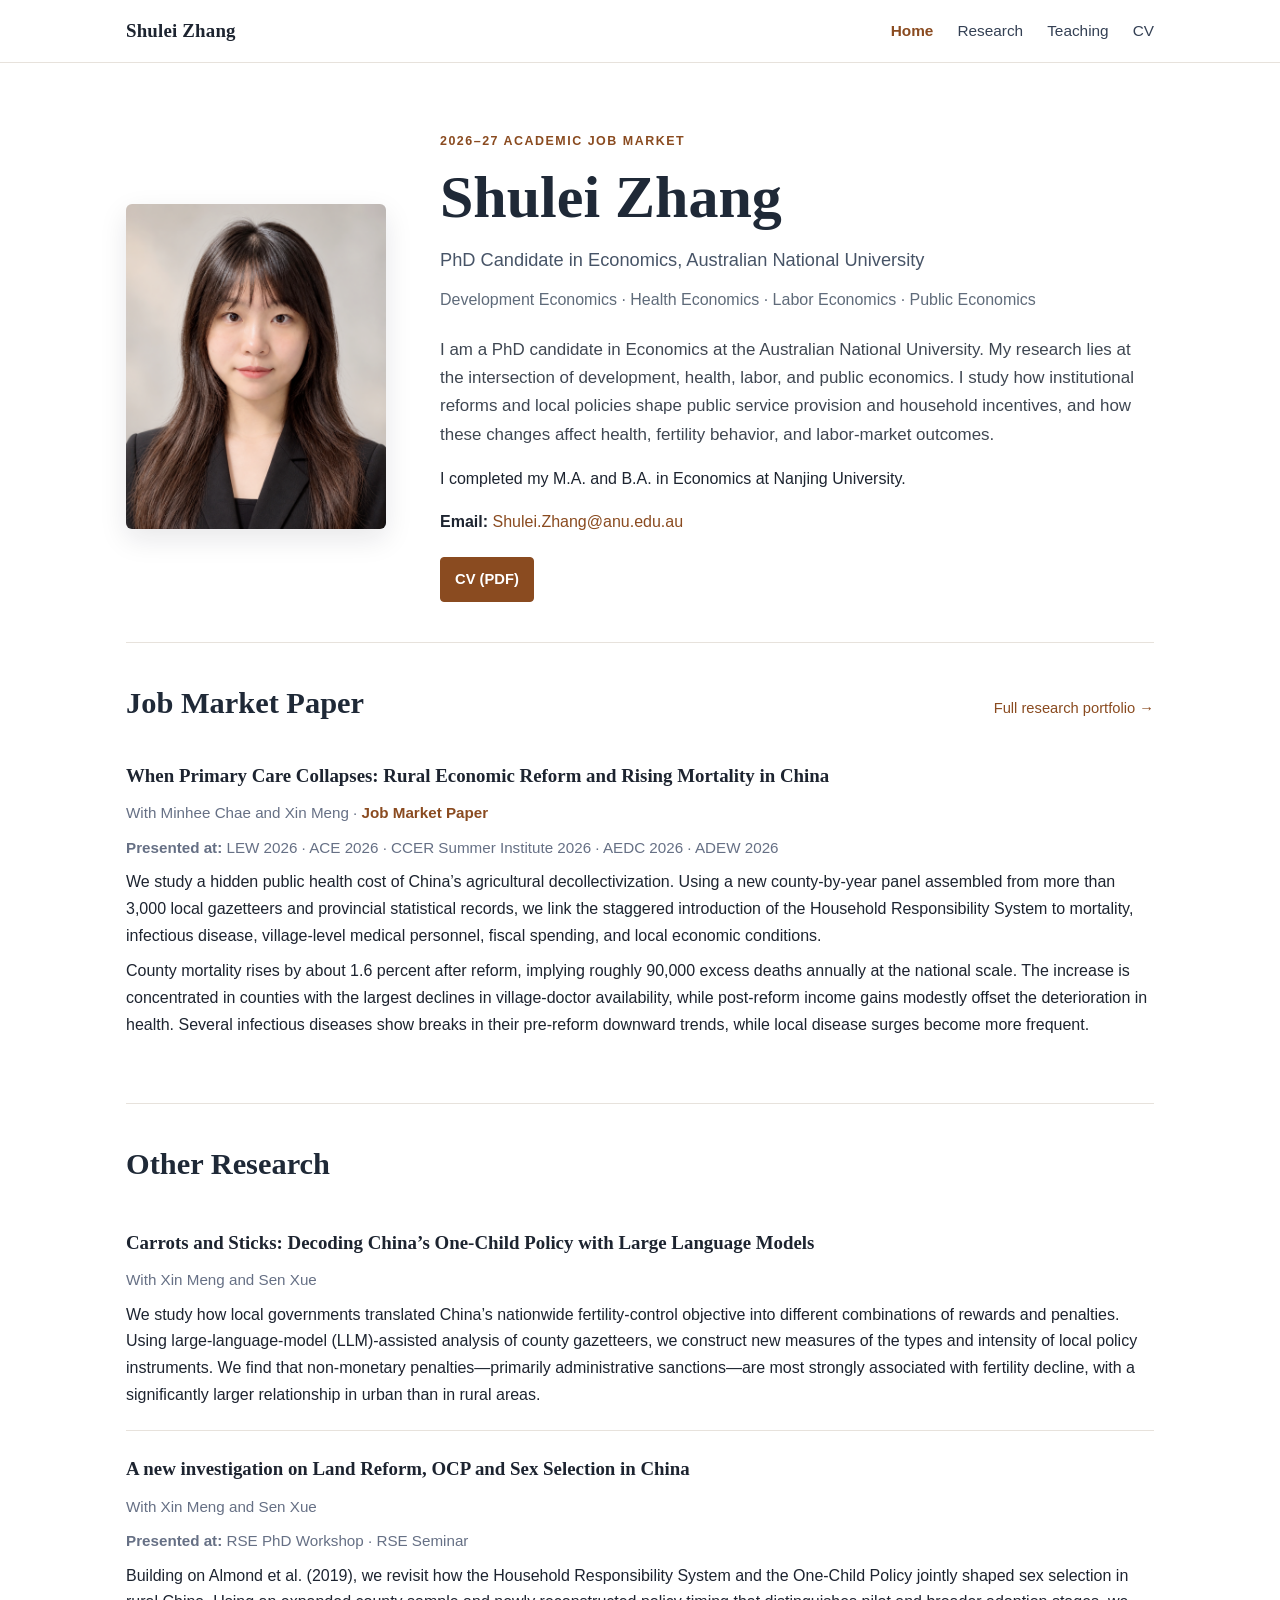
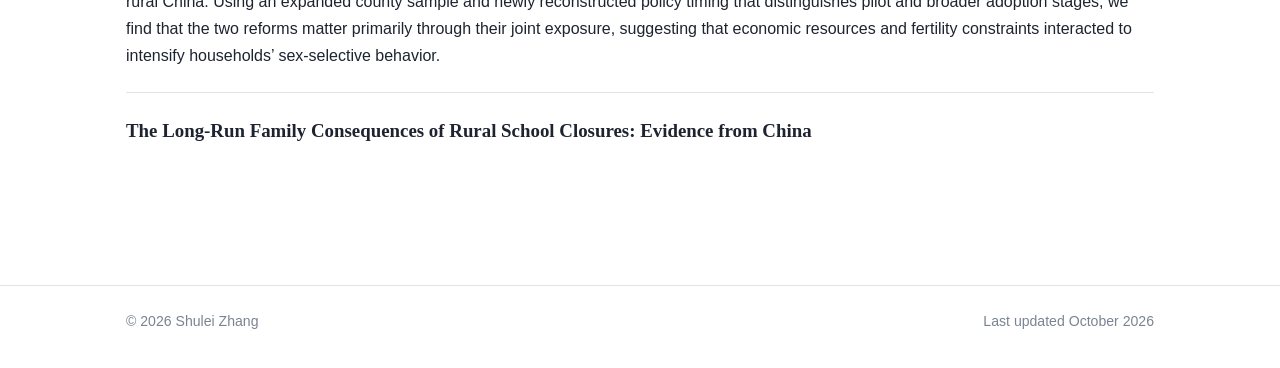
==== index.html @ f8a5b464 "Add files via upload" ====
<!doctype html>
<html lang="en">
<head>
  <meta charset="utf-8">
  <meta name="viewport" content="width=device-width, initial-scale=1">
  <meta name="robots" content="noindex, nofollow">
  <meta name="description" content="Shulei Zhang — PhD Candidate in Economics at the Australian National University. Research in development, health, labor, and public economics.">
  <title>Shulei Zhang | Economics</title>
  <link rel="stylesheet" href="style.css">
</head>
<body>
<header class="site-header">
  <div class="nav-wrap">
    <a class="brand" href="index.html">Shulei Zhang</a>
    <nav aria-label="Primary">
      <a class="active" href="index.html">Home</a>
      <a href="research.html">Research</a>
      <a href="teaching.html">Teaching</a>
      <a href="cv.html">CV</a>
    </nav>
  </div>
</header>

<main class="container">
  <section class="hero">
    <img class="portrait" src="assets/profile.png" alt="Portrait of Shulei Zhang">
    <div>
      <div class="eyebrow">2026–27 Academic Job Market</div>
      <h1>Shulei Zhang</h1>
      <p class="subtitle">PhD Candidate in Economics, Australian National University</p>
      <p class="fields">Development Economics · Health Economics · Labor Economics · Public Economics</p>
      <p class="lead">I am a PhD candidate in Economics at the Australian National University. My research lies at the intersection of development, health, labor, and public economics. I study how institutional reforms and local policies shape public service provision and household incentives, and how these changes affect health, fertility behavior, and labor-market outcomes.</p>
      <p>I completed my M.A. and B.A. in Economics at Nanjing University.</p>
      <p><strong>Email:</strong> <a href="mailto:Shulei.Zhang@anu.edu.au">Shulei.Zhang@anu.edu.au</a></p>
      <div class="actions">
        <a class="btn primary" href="assets/Shulei_Zhang_CV.pdf">CV (PDF)</a>
      </div>
    </div>
  </section>

  <section class="section">
    <div class="section-head">
      <h2>Job Market Paper</h2>
      <a href="research.html">Full research portfolio →</a>
    </div>
    <article class="paper">
      <div class="paper-title">When Primary Care Collapses: Rural Economic Reform and Rising Mortality in China</div>
      <p class="paper-meta">With Minhee Chae and Xin Meng · <span class="paper-status">Job Market Paper</span></p>
      <p class="paper-meta"><strong>Presented at:</strong> LEW 2026 · ACE 2026 · CCER Summer Institute 2026 · AEDC 2026 · ADEW 2026</p>
      <p>We study a hidden public health cost of China’s agricultural decollectivization. Using a new county-by-year panel assembled from more than 3,000 local gazetteers and provincial statistical records, we link the staggered introduction of the Household Responsibility System to mortality, infectious disease, village-level medical personnel, fiscal spending, and local economic conditions.</p>
      <p>County mortality rises by about 1.6 percent after reform, implying roughly 90,000 excess deaths annually at the national scale. The increase is concentrated in counties with the largest declines in village-doctor availability, while post-reform income gains modestly offset the deterioration in health. Several infectious diseases show breaks in their pre-reform downward trends, while local disease surges become more frequent.</p>
    </article>
  </section>

  <section class="section">
    <h2>Other Research</h2>
    <article class="paper">
      <div class="paper-title">Carrots and Sticks: Decoding China’s One-Child Policy with Large Language Models</div>
      <p class="paper-meta">With Xin Meng and Sen Xue</p>
      <p>We study how local governments translated China’s nationwide fertility-control objective into different combinations of rewards and penalties. Using large-language-model (LLM)-assisted analysis of county gazetteers, we construct new measures of the types and intensity of local policy instruments. We find that non-monetary penalties—primarily administrative sanctions—are most strongly associated with fertility decline, with a significantly larger relationship in urban than in rural areas.</p>
    </article>
    <article class="paper">
      <div class="paper-title">A new investigation on Land Reform, OCP and Sex Selection in China</div>
      <p class="paper-meta">With Xin Meng and Sen Xue</p>
      <p class="paper-meta"><strong>Presented at:</strong> RSE PhD Workshop · RSE Seminar</p>
      <p>Building on Almond et al. (2019), we revisit how the Household Responsibility System and the One-Child Policy jointly shaped sex selection in rural China. Using an expanded county sample and newly reconstructed policy timing that distinguishes pilot and broader adoption stages, we find that the two reforms matter primarily through their joint exposure, suggesting that economic resources and fertility constraints interacted to intensify households’ sex-selective behavior.</p>
    </article>
    <article class="paper">
      <div class="paper-title">The Long-Run Family Consequences of Rural School Closures: Evidence from China</div>
    </article>
  </section>

</main>

<footer class="site-footer">
  <div class="footer-wrap"><span>© 2026 Shulei Zhang</span><span>Last updated October 2026</span></div>
</footer>
</body>
</html>
---- style.css ----
:root {
  --ink: #1d2430;
  --muted: #667085;
  --accent: #8a4b20;
  --accent-dark: #693717;
  --paper: #ffffff;
  --soft: #f7f5f2;
  --line: #e7e2dc;
  --max: 1080px;
}

* { box-sizing: border-box; }
html { scroll-behavior: smooth; }
body {
  margin: 0;
  font-family: -apple-system, BlinkMacSystemFont, "Segoe UI", Roboto, Helvetica, Arial, "Noto Sans", sans-serif;
  color: var(--ink);
  background: var(--paper);
  line-height: 1.67;
  font-size: 16px;
  -webkit-font-smoothing: antialiased;
}

a { color: var(--accent); text-decoration: none; }
a:hover, a:focus { color: var(--accent-dark); text-decoration: underline; }

.site-header {
  border-bottom: 1px solid var(--line);
  background: rgba(255,255,255,.97);
  position: sticky;
  top: 0;
  z-index: 20;
}
.nav-wrap {
  max-width: var(--max);
  margin: 0 auto;
  padding: 15px 26px;
  display: flex;
  align-items: center;
  justify-content: space-between;
  gap: 24px;
}
.brand {
  color: var(--ink);
  font-family: Georgia, "Times New Roman", serif;
  font-weight: 700;
  font-size: 1.18rem;
  letter-spacing: .01em;
}
.brand:hover { color: var(--ink); text-decoration: none; }
nav { display: flex; gap: 24px; flex-wrap: wrap; }
nav a { color: #344054; font-size: .96rem; }
nav a.active { color: var(--accent); font-weight: 650; }

.container { max-width: var(--max); margin: 0 auto; padding: 56px 26px 70px; }
.hero {
  display: grid;
  grid-template-columns: 260px minmax(0, 1fr);
  gap: 54px;
  align-items: center;
  padding-top: 12px;
  padding-bottom: 40px;
}
.portrait {
  width: 100%;
  aspect-ratio: 4/5;
  object-fit: cover;
  object-position: center 18%;
  border-radius: 6px;
  box-shadow: 0 10px 28px rgba(16,24,40,.10);
}
.eyebrow {
  color: var(--accent);
  text-transform: uppercase;
  letter-spacing: .12em;
  font-size: .78rem;
  font-weight: 750;
  margin-bottom: 10px;
}
h1, h2, h3 {
  font-family: Georgia, "Times New Roman", serif;
  color: #1f2937;
  line-height: 1.22;
}
h1 { font-size: clamp(2.25rem, 5vw, 3.75rem); margin: 0 0 10px; font-weight: 600; }
h2 { font-size: 1.9rem; margin: 0 0 22px; font-weight: 600; }
h3 { font-size: 1.22rem; margin: 0 0 6px; font-weight: 650; }
.subtitle { font-size: 1.14rem; color: #475467; margin: 0 0 12px; }
.fields { color: #5f6b7a; margin: 0 0 22px; }
.lead { font-size: 1.06rem; color: #3f4752; max-width: 720px; }

.actions { display: flex; gap: 10px; flex-wrap: wrap; margin-top: 22px; }
.btn {
  display: inline-block;
  padding: 9px 14px;
  border: 1px solid var(--accent);
  border-radius: 4px;
  font-size: .92rem;
  font-weight: 650;
  transition: all .16s ease;
}
.btn.primary { background: var(--accent); color: #fff; }
.btn.primary:hover { background: var(--accent-dark); border-color: var(--accent-dark); text-decoration: none; }
.btn.secondary { background: #fff; color: var(--accent); }
.btn.secondary:hover { background: #faf7f4; text-decoration: none; }

.section { border-top: 1px solid var(--line); padding: 42px 0; }
.section:first-of-type { border-top: none; }
.section-head { display: flex; align-items: baseline; justify-content: space-between; gap: 20px; margin-bottom: 16px; }
.section-head h2 { margin-bottom: 0; }
.section-head a { font-size: .92rem; white-space: nowrap; }

.paper { padding: 22px 0; border-bottom: 1px solid var(--line); }
.paper:last-child { border-bottom: 0; }
.paper-title { font-family: Georgia, "Times New Roman", serif; font-size: 1.18rem; font-weight: 700; margin: 0 0 5px; }
.paper-meta { color: #667085; margin: 0 0 10px; font-size: .95rem; }
.paper-status { color: var(--accent); font-weight: 700; }
.paper p { margin: 9px 0 0; }

.two-col { display: grid; grid-template-columns: 1fr 1fr; gap: 40px; }
.info-list { list-style: none; padding: 0; margin: 0; }
.info-list li { padding: 8px 0; border-bottom: 1px solid var(--line); }
.info-list li:last-child { border-bottom: 0; }

.page-title { padding-bottom: 22px; border-bottom: 1px solid var(--line); margin-bottom: 26px; }
.page-title h1 { font-size: 2.7rem; }
.page-title p { max-width: 760px; color: #667085; }

.teaching-group { margin: 32px 0 0; }
.teaching-row {
  display: grid;
  grid-template-columns: minmax(0,1fr) 110px;
  gap: 18px;
  padding: 12px 0;
  border-bottom: 1px solid var(--line);
}
.teaching-row .term { color: #667085; text-align: right; white-space: nowrap; }

.pdf-shell {
  background: var(--soft);
  border: 1px solid var(--line);
  border-radius: 6px;
  overflow: hidden;
}
.pdf-shell iframe { display: block; width: 100%; height: 820px; border: 0; background: #fff; }
.pdf-fallback { padding: 16px; font-size: .95rem; }

.note {
  background: var(--soft);
  border-left: 3px solid var(--accent);
  padding: 14px 17px;
  color: #475467;
  margin: 22px 0;
}

.site-footer {
  border-top: 1px solid var(--line);
  color: #7a8491;
  font-size: .88rem;
}
.footer-wrap { max-width: var(--max); margin: 0 auto; padding: 24px 26px 34px; display: flex; justify-content: space-between; gap: 18px; flex-wrap: wrap; }

@media (max-width: 760px) {
  .nav-wrap { align-items: flex-start; flex-direction: column; gap: 8px; padding: 13px 20px; }
  nav { gap: 16px; }
  .container { padding: 36px 20px 54px; }
  .hero { grid-template-columns: 1fr; gap: 28px; }
  .portrait { width: min(68vw, 270px); margin: 0 auto; }
  .two-col { grid-template-columns: 1fr; gap: 12px; }
  .teaching-row { grid-template-columns: 1fr; gap: 2px; }
  .teaching-row .term { text-align: left; }
  .pdf-shell iframe { height: 620px; }
  .page-title h1 { font-size: 2.2rem; }
}
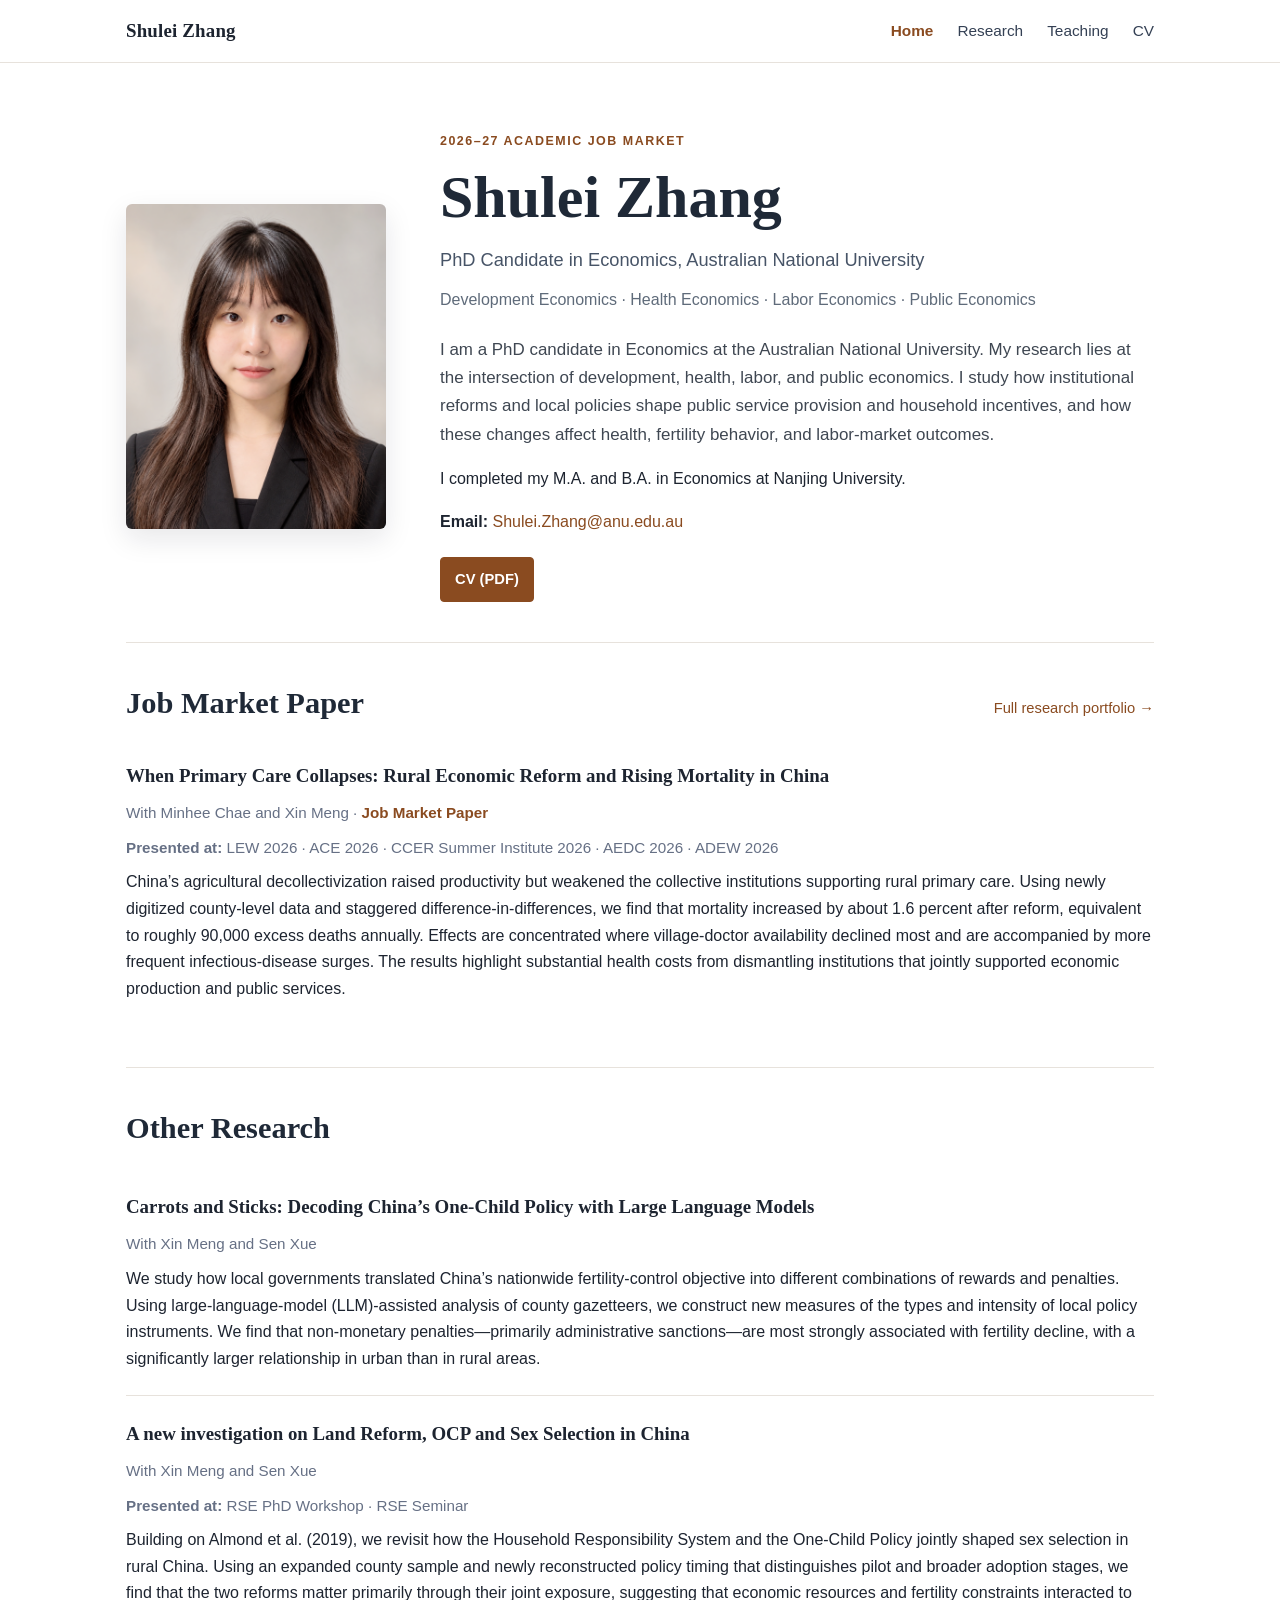
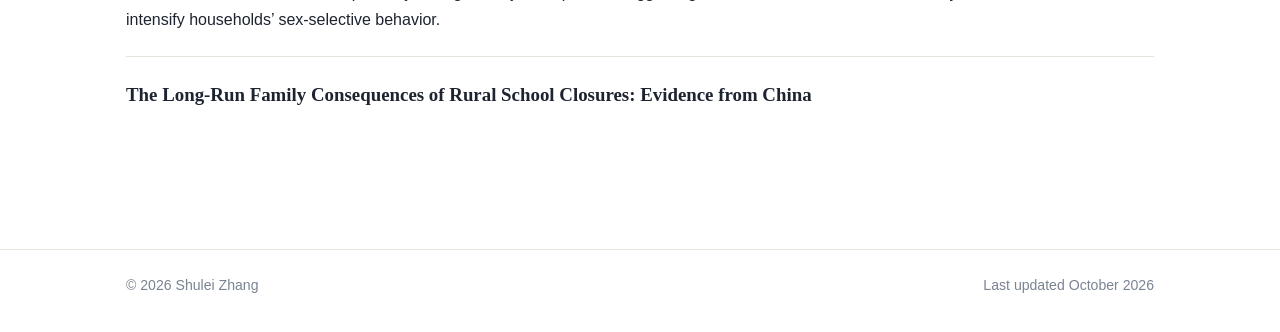
==== commit b68cea47: "Add files via upload" ====
--- a/index.html
+++ b/index.html
@@ -47,8 +47,7 @@
       <div class="paper-title">When Primary Care Collapses: Rural Economic Reform and Rising Mortality in China</div>
       <p class="paper-meta">With Minhee Chae and Xin Meng · <span class="paper-status">Job Market Paper</span></p>
       <p class="paper-meta"><strong>Presented at:</strong> LEW 2026 · ACE 2026 · CCER Summer Institute 2026 · AEDC 2026 · ADEW 2026</p>
-      <p>We study a hidden public health cost of China’s agricultural decollectivization. Using a new county-by-year panel assembled from more than 3,000 local gazetteers and provincial statistical records, we link the staggered introduction of the Household Responsibility System to mortality, infectious disease, village-level medical personnel, fiscal spending, and local economic conditions.</p>
-      <p>County mortality rises by about 1.6 percent after reform, implying roughly 90,000 excess deaths annually at the national scale. The increase is concentrated in counties with the largest declines in village-doctor availability, while post-reform income gains modestly offset the deterioration in health. Several infectious diseases show breaks in their pre-reform downward trends, while local disease surges become more frequent.</p>
+      <p>China’s agricultural decollectivization raised productivity but weakened the collective institutions supporting rural primary care. Using newly digitized county-level data and staggered difference-in-differences, we find that mortality increased by about 1.6 percent after reform, equivalent to roughly 90,000 excess deaths annually. Effects are concentrated where village-doctor availability declined most and are accompanied by more frequent infectious-disease surges. The results highlight substantial health costs from dismantling institutions that jointly supported economic production and public services.</p>
     </article>
   </section>
 
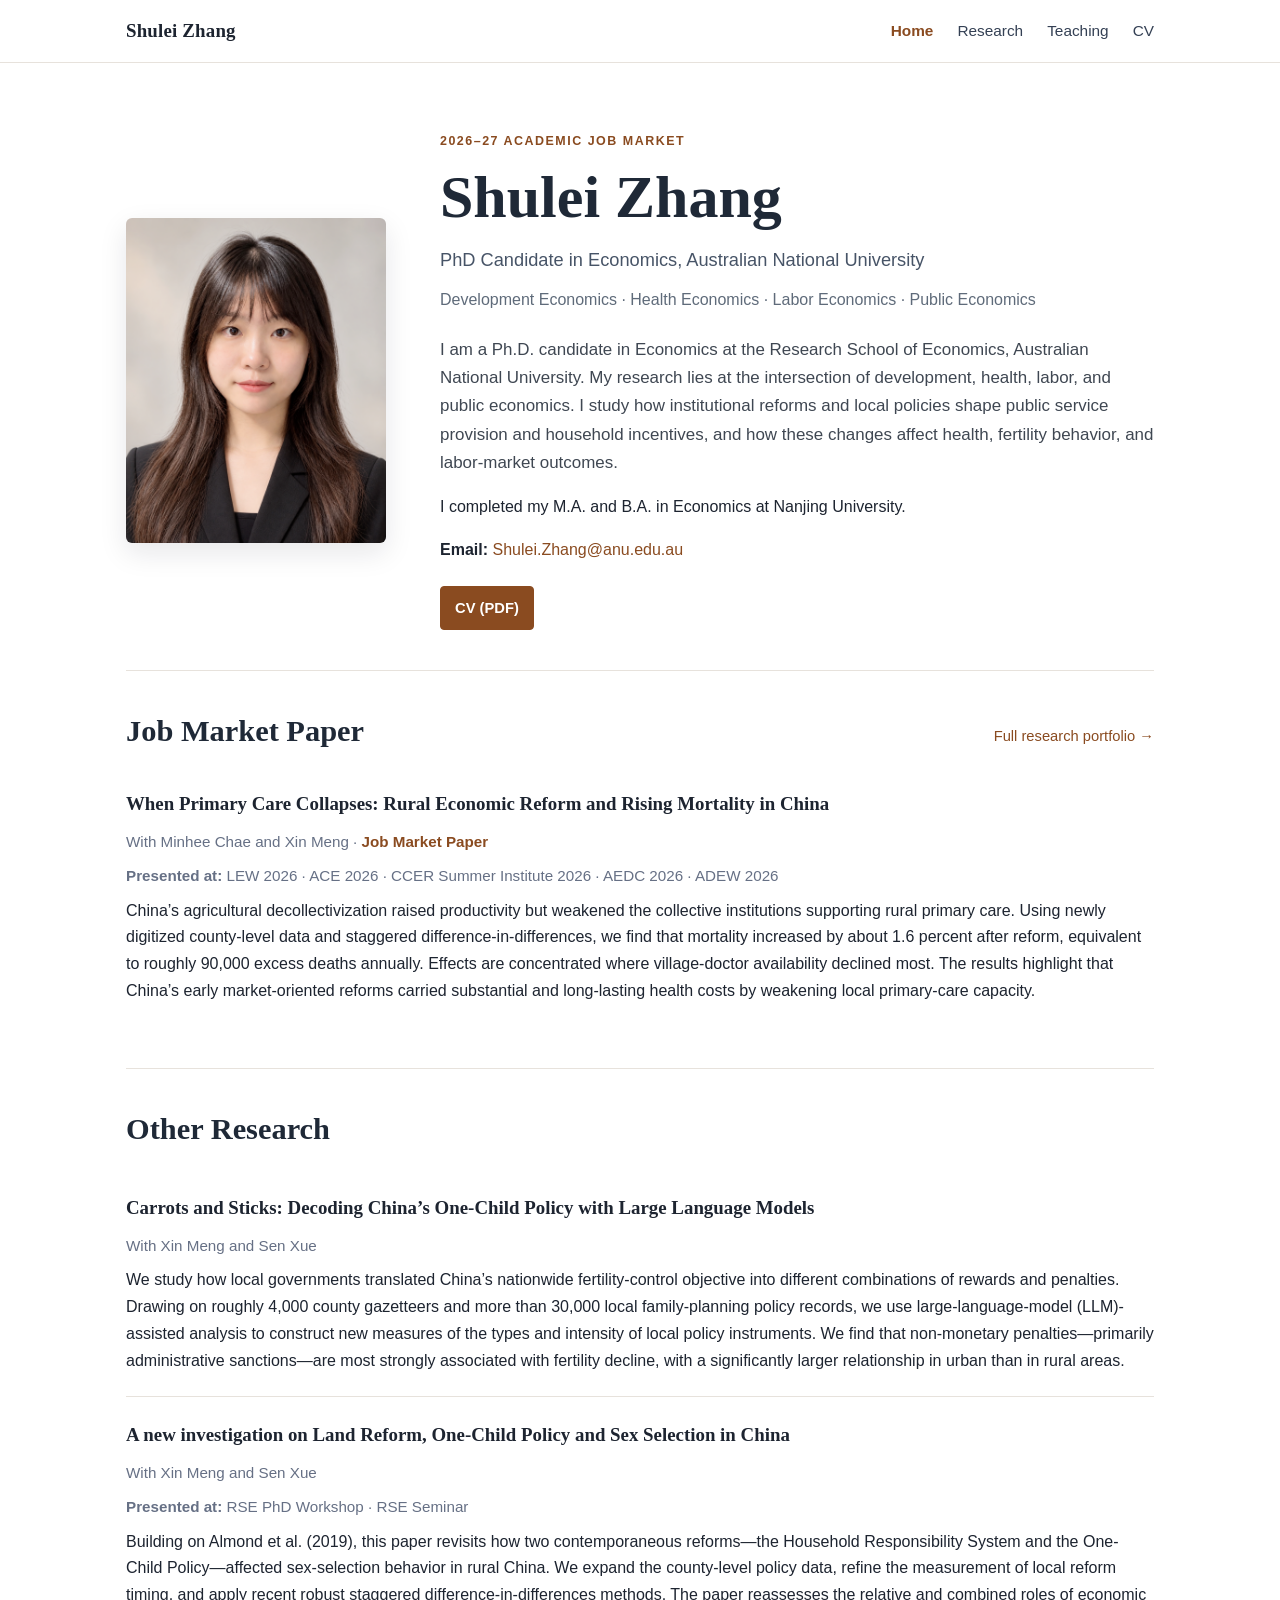
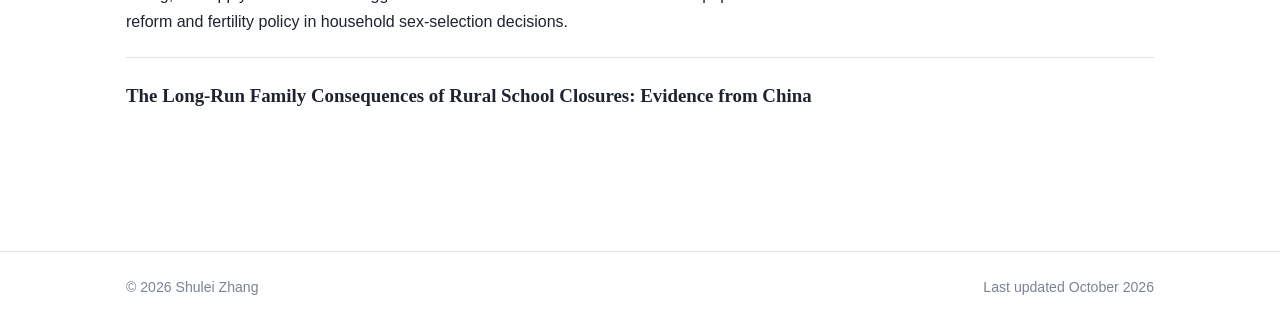
==== commit 98eb2db3: "Add files via upload" ====
--- a/index.html
+++ b/index.html
@@ -29,7 +29,7 @@
       <h1>Shulei Zhang</h1>
       <p class="subtitle">PhD Candidate in Economics, Australian National University</p>
       <p class="fields">Development Economics · Health Economics · Labor Economics · Public Economics</p>
-      <p class="lead">I am a PhD candidate in Economics at the Australian National University. My research lies at the intersection of development, health, labor, and public economics. I study how institutional reforms and local policies shape public service provision and household incentives, and how these changes affect health, fertility behavior, and labor-market outcomes.</p>
+      <p class="lead">I am a Ph.D. candidate in Economics at the Research School of Economics, Australian National University. My research lies at the intersection of development, health, labor, and public economics. I study how institutional reforms and local policies shape public service provision and household incentives, and how these changes affect health, fertility behavior, and labor-market outcomes.</p>
       <p>I completed my M.A. and B.A. in Economics at Nanjing University.</p>
       <p><strong>Email:</strong> <a href="mailto:Shulei.Zhang@anu.edu.au">Shulei.Zhang@anu.edu.au</a></p>
       <div class="actions">
@@ -47,7 +47,7 @@
       <div class="paper-title">When Primary Care Collapses: Rural Economic Reform and Rising Mortality in China</div>
       <p class="paper-meta">With Minhee Chae and Xin Meng · <span class="paper-status">Job Market Paper</span></p>
       <p class="paper-meta"><strong>Presented at:</strong> LEW 2026 · ACE 2026 · CCER Summer Institute 2026 · AEDC 2026 · ADEW 2026</p>
-      <p>China’s agricultural decollectivization raised productivity but weakened the collective institutions supporting rural primary care. Using newly digitized county-level data and staggered difference-in-differences, we find that mortality increased by about 1.6 percent after reform, equivalent to roughly 90,000 excess deaths annually. Effects are concentrated where village-doctor availability declined most and are accompanied by more frequent infectious-disease surges. The results highlight substantial health costs from dismantling institutions that jointly supported economic production and public services.</p>
+      <p>China’s agricultural decollectivization raised productivity but weakened the collective institutions supporting rural primary care. Using newly digitized county-level data and staggered difference-in-differences, we find that mortality increased by about 1.6 percent after reform, equivalent to roughly 90,000 excess deaths annually. Effects are concentrated where village-doctor availability declined most. The results highlight that China’s early market-oriented reforms carried substantial and long-lasting health costs by weakening local primary-care capacity.</p>
     </article>
   </section>
 
@@ -56,13 +56,13 @@
     <article class="paper">
       <div class="paper-title">Carrots and Sticks: Decoding China’s One-Child Policy with Large Language Models</div>
       <p class="paper-meta">With Xin Meng and Sen Xue</p>
-      <p>We study how local governments translated China’s nationwide fertility-control objective into different combinations of rewards and penalties. Using large-language-model (LLM)-assisted analysis of county gazetteers, we construct new measures of the types and intensity of local policy instruments. We find that non-monetary penalties—primarily administrative sanctions—are most strongly associated with fertility decline, with a significantly larger relationship in urban than in rural areas.</p>
+      <p>We study how local governments translated China’s nationwide fertility-control objective into different combinations of rewards and penalties. Drawing on roughly 4,000 county gazetteers and more than 30,000 local family-planning policy records, we use large-language-model (LLM)-assisted analysis to construct new measures of the types and intensity of local policy instruments. We find that non-monetary penalties—primarily administrative sanctions—are most strongly associated with fertility decline, with a significantly larger relationship in urban than in rural areas.</p>
     </article>
     <article class="paper">
-      <div class="paper-title">A new investigation on Land Reform, OCP and Sex Selection in China</div>
+      <div class="paper-title">A new investigation on Land Reform, One-Child Policy and Sex Selection in China</div>
       <p class="paper-meta">With Xin Meng and Sen Xue</p>
       <p class="paper-meta"><strong>Presented at:</strong> RSE PhD Workshop · RSE Seminar</p>
-      <p>Building on Almond et al. (2019), we revisit how the Household Responsibility System and the One-Child Policy jointly shaped sex selection in rural China. Using an expanded county sample and newly reconstructed policy timing that distinguishes pilot and broader adoption stages, we find that the two reforms matter primarily through their joint exposure, suggesting that economic resources and fertility constraints interacted to intensify households’ sex-selective behavior.</p>
+      <p>Building on Almond et al. (2019), this paper revisits how two contemporaneous reforms—the Household Responsibility System and the One-Child Policy—affected sex-selection behavior in rural China. We expand the county-level policy data, refine the measurement of local reform timing, and apply recent robust staggered difference-in-differences methods. The paper reassesses the relative and combined roles of economic reform and fertility policy in household sex-selection decisions.</p>
     </article>
     <article class="paper">
       <div class="paper-title">The Long-Run Family Consequences of Rural School Closures: Evidence from China</div>
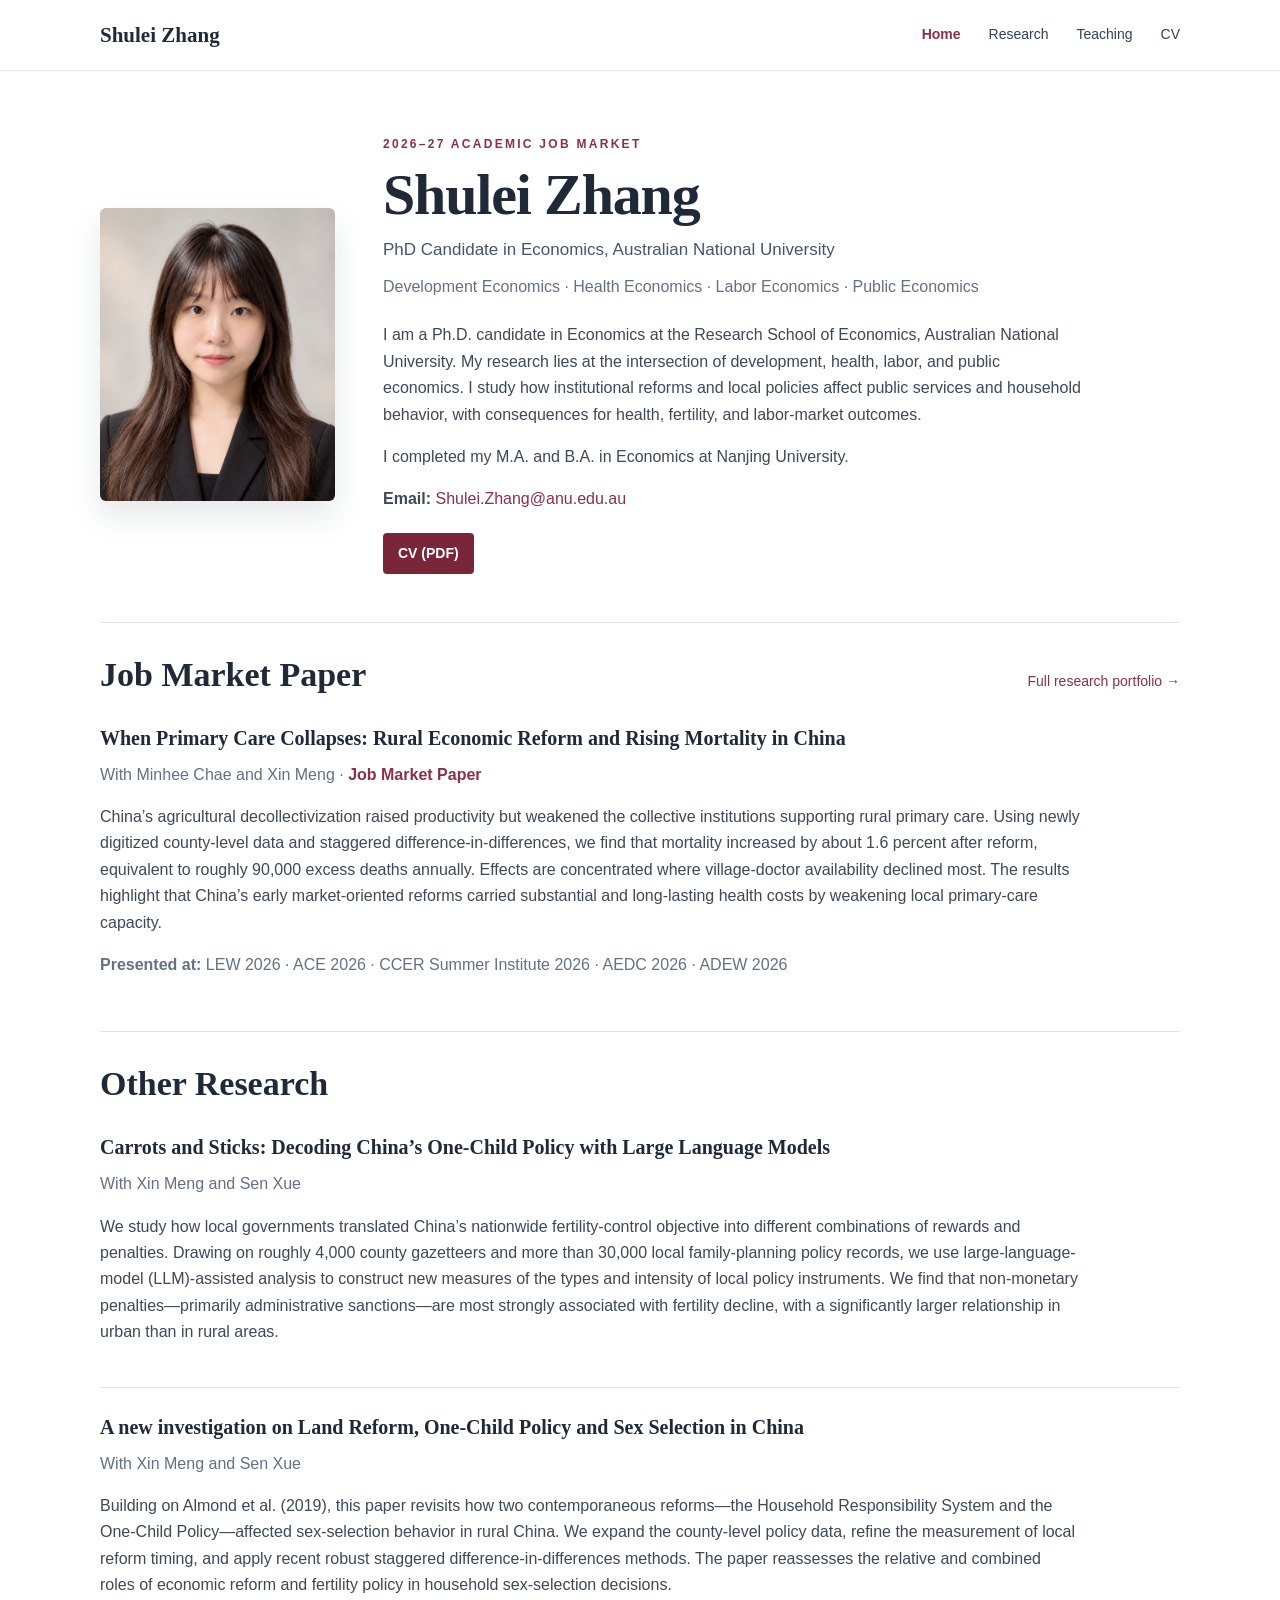
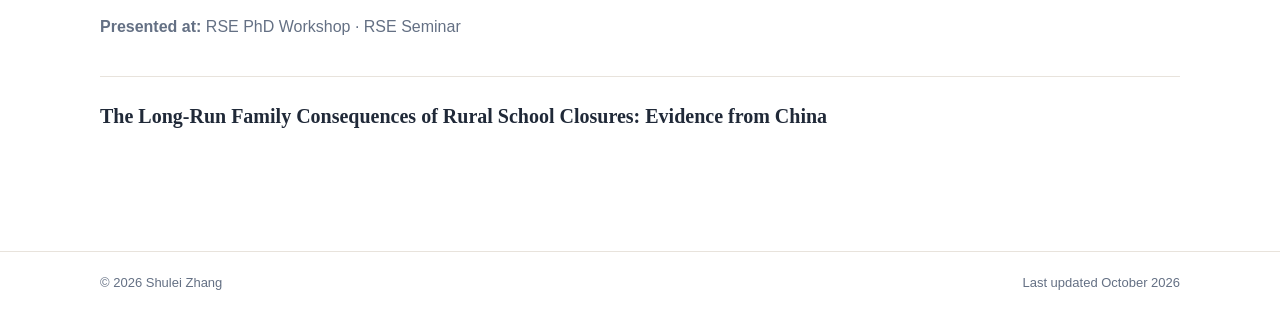
==== commit 5b5e3715: "Add files via upload" ====
--- a/index.html
+++ b/index.html
@@ -29,7 +29,7 @@
       <h1>Shulei Zhang</h1>
       <p class="subtitle">PhD Candidate in Economics, Australian National University</p>
       <p class="fields">Development Economics · Health Economics · Labor Economics · Public Economics</p>
-      <p class="lead">I am a Ph.D. candidate in Economics at the Research School of Economics, Australian National University. My research lies at the intersection of development, health, labor, and public economics. I study how institutional reforms and local policies shape public service provision and household incentives, and how these changes affect health, fertility behavior, and labor-market outcomes.</p>
+      <p class="lead">I am a Ph.D. candidate in Economics at the Research School of Economics, Australian National University. My research lies at the intersection of development, health, labor, and public economics. I study how institutional reforms and local policies affect public services and household behavior, with consequences for health, fertility, and labor-market outcomes.</p>
       <p>I completed my M.A. and B.A. in Economics at Nanjing University.</p>
       <p><strong>Email:</strong> <a href="mailto:Shulei.Zhang@anu.edu.au">Shulei.Zhang@anu.edu.au</a></p>
       <div class="actions">
@@ -46,8 +46,8 @@
     <article class="paper">
       <div class="paper-title">When Primary Care Collapses: Rural Economic Reform and Rising Mortality in China</div>
       <p class="paper-meta">With Minhee Chae and Xin Meng · <span class="paper-status">Job Market Paper</span></p>
+      <p>China’s agricultural decollectivization raised productivity but weakened the collective institutions supporting rural primary care. Using newly digitized county-level data and staggered difference-in-differences, we find that mortality increased by about 1.6 percent after reform, equivalent to roughly 90,000 excess deaths annually. Effects are concentrated where village-doctor availability declined most. The results highlight that China’s early market-oriented reforms carried substantial and long-lasting health costs by weakening local primary-care capacity.</p>
       <p class="paper-meta"><strong>Presented at:</strong> LEW 2026 · ACE 2026 · CCER Summer Institute 2026 · AEDC 2026 · ADEW 2026</p>
-      <p>China’s agricultural decollectivization raised productivity but weakened the collective institutions supporting rural primary care. Using newly digitized county-level data and staggered difference-in-differences, we find that mortality increased by about 1.6 percent after reform, equivalent to roughly 90,000 excess deaths annually. Effects are concentrated where village-doctor availability declined most. The results highlight that China’s early market-oriented reforms carried substantial and long-lasting health costs by weakening local primary-care capacity.</p>
     </article>
   </section>
 
@@ -61,8 +61,8 @@
     <article class="paper">
       <div class="paper-title">A new investigation on Land Reform, One-Child Policy and Sex Selection in China</div>
       <p class="paper-meta">With Xin Meng and Sen Xue</p>
+      <p>Building on Almond et al. (2019), this paper revisits how two contemporaneous reforms—the Household Responsibility System and the One-Child Policy—affected sex-selection behavior in rural China. We expand the county-level policy data, refine the measurement of local reform timing, and apply recent robust staggered difference-in-differences methods. The paper reassesses the relative and combined roles of economic reform and fertility policy in household sex-selection decisions.</p>
       <p class="paper-meta"><strong>Presented at:</strong> RSE PhD Workshop · RSE Seminar</p>
-      <p>Building on Almond et al. (2019), this paper revisits how two contemporaneous reforms—the Household Responsibility System and the One-Child Policy—affected sex-selection behavior in rural China. We expand the county-level policy data, refine the measurement of local reform timing, and apply recent robust staggered difference-in-differences methods. The paper reassesses the relative and combined roles of economic reform and fertility policy in household sex-selection decisions.</p>
     </article>
     <article class="paper">
       <div class="paper-title">The Long-Run Family Consequences of Rural School Closures: Evidence from China</div>
--- a/style.css
+++ b/style.css
@@ -1,130 +1,97 @@
+
 :root {
-  --ink: #1d2430;
-  --muted: #667085;
-  --accent: #8a4b20;
-  --accent-dark: #693717;
+  --ink: #202938;
+  --body: #3e4857;
+  --muted: #647084;
+  --line: #e8e3dc;
   --paper: #ffffff;
-  --soft: #f7f5f2;
-  --line: #e7e2dc;
-  --max: 1080px;
+  --soft: #faf9f7;
+  --accent: #8B3047;
+  --accent-dark: #7A263A;
+  --accent-hover: #651F31;
 }
-
 * { box-sizing: border-box; }
 html { scroll-behavior: smooth; }
 body {
   margin: 0;
-  font-family: -apple-system, BlinkMacSystemFont, "Segoe UI", Roboto, Helvetica, Arial, "Noto Sans", sans-serif;
-  color: var(--ink);
+  color: var(--body);
   background: var(--paper);
-  line-height: 1.67;
+  font-family: -apple-system, BlinkMacSystemFont, "Segoe UI", Roboto, Helvetica, Arial, sans-serif;
   font-size: 16px;
-  -webkit-font-smoothing: antialiased;
+  line-height: 1.65;
+}
+a { color: var(--accent); text-decoration: none; }
+a:hover { color: var(--accent-hover); }
+.site-header { border-bottom: 1px solid var(--line); background: rgba(255,255,255,.97); }
+.nav-wrap, .container, .footer-wrap { width: min(1080px, calc(100% - 56px)); margin: 0 auto; }
+.nav-wrap { height: 70px; display: flex; align-items: center; justify-content: space-between; }
+.brand {
+  font-family: Georgia, "Times New Roman", serif;
+  font-size: 21px; font-weight: 700; color: var(--ink);
+}
+nav { display: flex; gap: 28px; }
+nav a { color: #344054; font-size: 14px; }
+nav a.active { color: var(--accent); font-weight: 600; }
+.container { padding: 64px 0 52px; }
+.hero {
+  display: grid;
+  grid-template-columns: 235px 1fr;
+  gap: 48px;
+  align-items: center;
+  padding: 0 0 48px;
+}
+.portrait {
+  width: 235px; height: 293px; object-fit: cover; border-radius: 6px;
+  box-shadow: 0 15px 30px rgba(31,41,55,.11);
+}
+.eyebrow {
+  text-transform: uppercase; letter-spacing: .19em; font-size: 12px; font-weight: 800;
+  color: var(--accent); margin-bottom: 10px;
+}
+h1,h2,.paper-title { font-family: Georgia, "Times New Roman", serif; color: var(--ink); }
+h1 { font-size: 58px; line-height: 1.02; margin: 0 0 12px; letter-spacing: -.02em; }
+.subtitle { font-size: 17px; color: #46556b; margin: 0 0 10px; }
+.fields { color: var(--muted); margin: 0 0 22px; }
+.lead { margin-top: 0; }
+.hero p { max-width: 700px; }
+.actions { margin-top: 20px; }
+.btn { display: inline-block; padding: 9px 15px; border-radius: 4px; font-size: 14px; font-weight: 700; }
+.btn.primary { color: white; background: var(--accent-dark); }
+.btn.primary:hover { background: var(--accent-hover); color: white; }
+.section { border-top: 1px solid var(--line); padding: 32px 0 6px; }
+.section + .section { margin-top: 12px; }
+.section-head { display: flex; justify-content: space-between; align-items: baseline; gap: 20px; }
+h2 { font-size: 34px; line-height: 1.2; margin: 0 0 25px; }
+.section-head > a { font-size: 14px; }
+.paper { padding: 4px 0 25px; }
+.paper + .paper { border-top: 1px solid var(--line); padding-top: 26px; }
+.paper-title { font-weight: 700; font-size: 20px; line-height: 1.35; }
+.paper-meta { color: var(--muted); margin: 10px 0; }
+.paper-status { color: var(--accent); font-weight: 700; }
+.paper p:not(.paper-meta) { max-width: 980px; }
+.site-footer { border-top: 1px solid var(--line); margin-top: 38px; }
+.footer-wrap { display: flex; justify-content: space-between; gap: 24px; padding: 20px 0 28px; color: var(--muted); font-size: 13px; }
+@media (max-width: 760px) {
+  .nav-wrap,.container,.footer-wrap { width: min(100% - 30px,1080px); }
+  .nav-wrap { height: auto; padding: 18px 0; align-items: flex-start; gap: 18px; }
+  nav { gap: 14px; flex-wrap: wrap; justify-content: flex-end; }
+  .container { padding-top: 38px; }
+  .hero { grid-template-columns: 1fr; gap: 28px; }
+  .portrait { width: 210px; height: 262px; }
+  h1 { font-size: 45px; }
+  h2 { font-size: 29px; }
+  .section-head { align-items: flex-start; flex-direction: column; }
+  .footer-wrap { flex-direction: column; }
 }
 
-a { color: var(--accent); text-decoration: none; }
-a:hover, a:focus { color: var(--accent-dark); text-decoration: underline; }
 
-.site-header {
-  border-bottom: 1px solid var(--line);
-  background: rgba(255,255,255,.97);
-  position: sticky;
-  top: 0;
-  z-index: 20;
-}
-.nav-wrap {
-  max-width: var(--max);
-  margin: 0 auto;
-  padding: 15px 26px;
-  display: flex;
-  align-items: center;
-  justify-content: space-between;
-  gap: 24px;
-}
-.brand {
-  color: var(--ink);
-  font-family: Georgia, "Times New Roman", serif;
-  font-weight: 700;
-  font-size: 1.18rem;
-  letter-spacing: .01em;
-}
-.brand:hover { color: var(--ink); text-decoration: none; }
-nav { display: flex; gap: 24px; flex-wrap: wrap; }
-nav a { color: #344054; font-size: .96rem; }
-nav a.active { color: var(--accent); font-weight: 650; }
-
-.container { max-width: var(--max); margin: 0 auto; padding: 56px 26px 70px; }
-.hero {
-  display: grid;
-  grid-template-columns: 260px minmax(0, 1fr);
-  gap: 54px;
-  align-items: center;
-  padding-top: 12px;
-  padding-bottom: 40px;
-}
-.portrait {
-  width: 100%;
-  aspect-ratio: 4/5;
-  object-fit: cover;
-  object-position: center 18%;
-  border-radius: 6px;
-  box-shadow: 0 10px 28px rgba(16,24,40,.10);
-}
-.eyebrow {
-  color: var(--accent);
-  text-transform: uppercase;
-  letter-spacing: .12em;
-  font-size: .78rem;
-  font-weight: 750;
-  margin-bottom: 10px;
-}
-h1, h2, h3 {
-  font-family: Georgia, "Times New Roman", serif;
-  color: #1f2937;
-  line-height: 1.22;
-}
-h1 { font-size: clamp(2.25rem, 5vw, 3.75rem); margin: 0 0 10px; font-weight: 600; }
-h2 { font-size: 1.9rem; margin: 0 0 22px; font-weight: 600; }
-h3 { font-size: 1.22rem; margin: 0 0 6px; font-weight: 650; }
-.subtitle { font-size: 1.14rem; color: #475467; margin: 0 0 12px; }
-.fields { color: #5f6b7a; margin: 0 0 22px; }
-.lead { font-size: 1.06rem; color: #3f4752; max-width: 720px; }
-
-.actions { display: flex; gap: 10px; flex-wrap: wrap; margin-top: 22px; }
-.btn {
-  display: inline-block;
-  padding: 9px 14px;
-  border: 1px solid var(--accent);
-  border-radius: 4px;
-  font-size: .92rem;
-  font-weight: 650;
-  transition: all .16s ease;
-}
-.btn.primary { background: var(--accent); color: #fff; }
-.btn.primary:hover { background: var(--accent-dark); border-color: var(--accent-dark); text-decoration: none; }
-.btn.secondary { background: #fff; color: var(--accent); }
-.btn.secondary:hover { background: #faf7f4; text-decoration: none; }
-
-.section { border-top: 1px solid var(--line); padding: 42px 0; }
-.section:first-of-type { border-top: none; }
-.section-head { display: flex; align-items: baseline; justify-content: space-between; gap: 20px; margin-bottom: 16px; }
-.section-head h2 { margin-bottom: 0; }
-.section-head a { font-size: .92rem; white-space: nowrap; }
-
-.paper { padding: 22px 0; border-bottom: 1px solid var(--line); }
-.paper:last-child { border-bottom: 0; }
-.paper-title { font-family: Georgia, "Times New Roman", serif; font-size: 1.18rem; font-weight: 700; margin: 0 0 5px; }
-.paper-meta { color: #667085; margin: 0 0 10px; font-size: .95rem; }
-.paper-status { color: var(--accent); font-weight: 700; }
-.paper p { margin: 9px 0 0; }
-
-.two-col { display: grid; grid-template-columns: 1fr 1fr; gap: 40px; }
-.info-list { list-style: none; padding: 0; margin: 0; }
-.info-list li { padding: 8px 0; border-bottom: 1px solid var(--line); }
-.info-list li:last-child { border-bottom: 0; }
-
+/* Page-specific layout styles */
 .page-title { padding-bottom: 22px; border-bottom: 1px solid var(--line); margin-bottom: 26px; }
 .page-title h1 { font-size: 2.7rem; }
-.page-title p { max-width: 760px; color: #667085; }
+.page-title p { max-width: 760px; color: var(--muted); }
+
+.btn.secondary { background: #fff; color: var(--accent); border: 1px solid var(--accent); }
+.btn.secondary:hover { background: var(--soft); color: var(--accent-hover); }
 
 .teaching-group { margin: 32px 0 0; }
 .teaching-row {
@@ -134,39 +101,25 @@
   padding: 12px 0;
   border-bottom: 1px solid var(--line);
 }
-.teaching-row .term { color: #667085; text-align: right; white-space: nowrap; }
+.teaching-row .term { color: var(--muted); text-align: right; white-space: nowrap; }
 
 .pdf-shell {
   background: var(--soft);
   border: 1px solid var(--line);
   border-radius: 6px;
   overflow: hidden;
+  margin-top: 26px;
 }
-.pdf-shell iframe { display: block; width: 100%; height: 820px; border: 0; background: #fff; }
+.pdf-shell iframe {
+  display: block;
+  width: 100%;
+  height: 820px;
+  border: 0;
+  background: #fff;
+}
 .pdf-fallback { padding: 16px; font-size: .95rem; }
 
-.note {
-  background: var(--soft);
-  border-left: 3px solid var(--accent);
-  padding: 14px 17px;
-  color: #475467;
-  margin: 22px 0;
-}
-
-.site-footer {
-  border-top: 1px solid var(--line);
-  color: #7a8491;
-  font-size: .88rem;
-}
-.footer-wrap { max-width: var(--max); margin: 0 auto; padding: 24px 26px 34px; display: flex; justify-content: space-between; gap: 18px; flex-wrap: wrap; }
-
 @media (max-width: 760px) {
-  .nav-wrap { align-items: flex-start; flex-direction: column; gap: 8px; padding: 13px 20px; }
-  nav { gap: 16px; }
-  .container { padding: 36px 20px 54px; }
-  .hero { grid-template-columns: 1fr; gap: 28px; }
-  .portrait { width: min(68vw, 270px); margin: 0 auto; }
-  .two-col { grid-template-columns: 1fr; gap: 12px; }
   .teaching-row { grid-template-columns: 1fr; gap: 2px; }
   .teaching-row .term { text-align: left; }
   .pdf-shell iframe { height: 620px; }
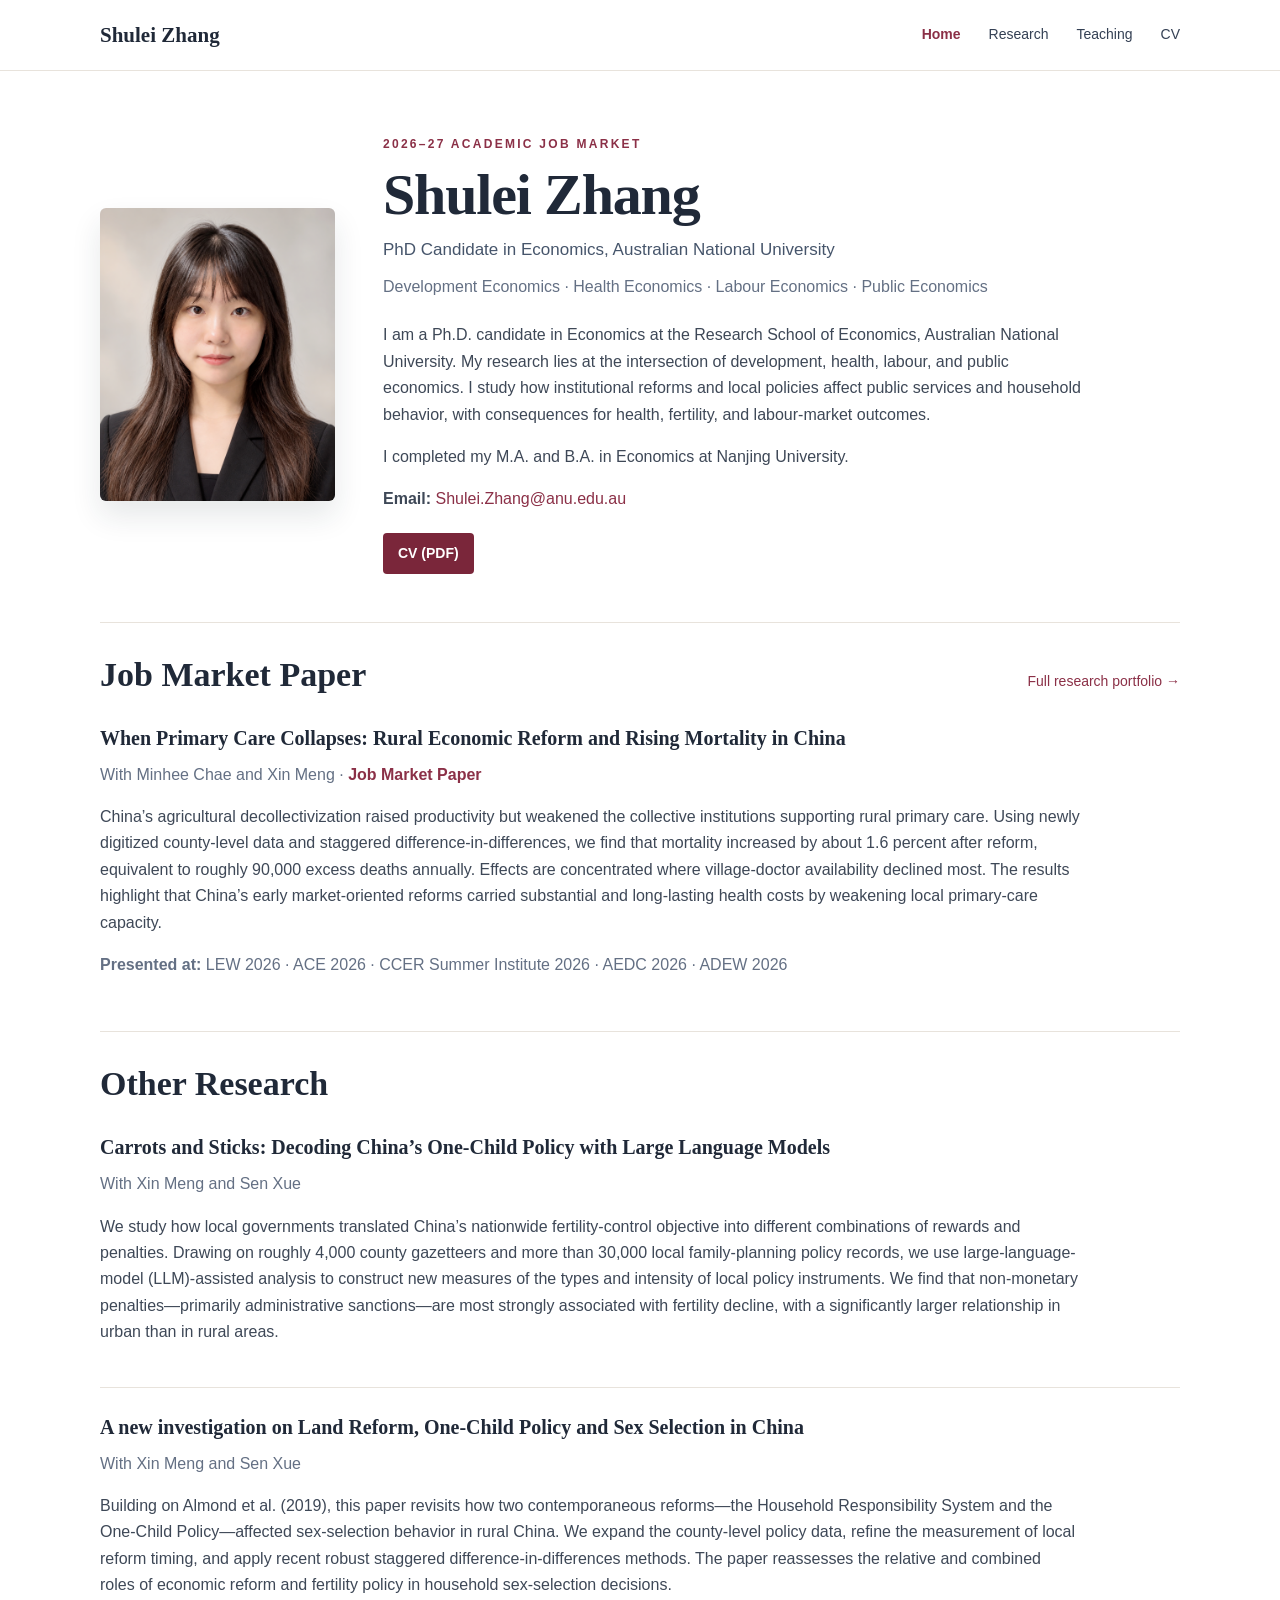
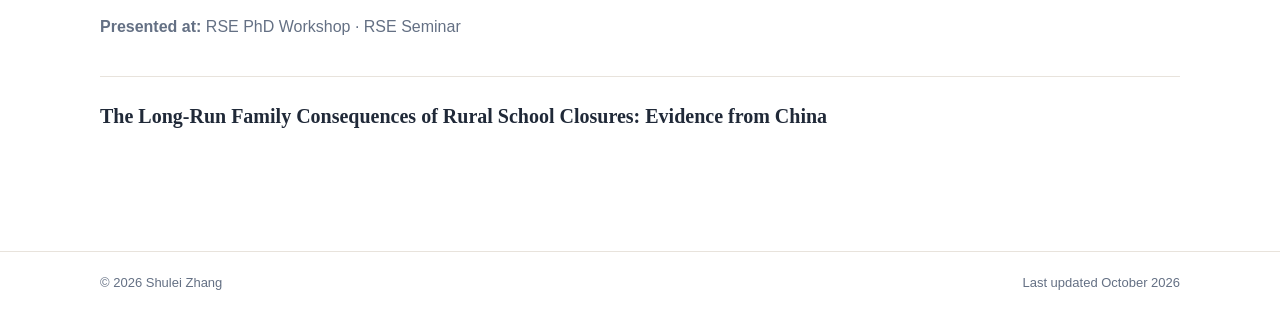
==== commit 59a260ff: "Add files via upload" ====
--- a/index.html
+++ b/index.html
@@ -4,7 +4,7 @@
   <meta charset="utf-8">
   <meta name="viewport" content="width=device-width, initial-scale=1">
   <meta name="robots" content="noindex, nofollow">
-  <meta name="description" content="Shulei Zhang — PhD Candidate in Economics at the Australian National University. Research in development, health, labor, and public economics.">
+  <meta name="description" content="Shulei Zhang — PhD Candidate in Economics at the Australian National University. Research in development, health, labour, and public economics.">
   <title>Shulei Zhang | Economics</title>
   <link rel="stylesheet" href="style.css">
 </head>
@@ -28,8 +28,8 @@
       <div class="eyebrow">2026–27 Academic Job Market</div>
       <h1>Shulei Zhang</h1>
       <p class="subtitle">PhD Candidate in Economics, Australian National University</p>
-      <p class="fields">Development Economics · Health Economics · Labor Economics · Public Economics</p>
-      <p class="lead">I am a Ph.D. candidate in Economics at the Research School of Economics, Australian National University. My research lies at the intersection of development, health, labor, and public economics. I study how institutional reforms and local policies affect public services and household behavior, with consequences for health, fertility, and labor-market outcomes.</p>
+      <p class="fields">Development Economics · Health Economics · Labour Economics · Public Economics</p>
+      <p class="lead">I am a Ph.D. candidate in Economics at the Research School of Economics, Australian National University. My research lies at the intersection of development, health, labour, and public economics. I study how institutional reforms and local policies affect public services and household behavior, with consequences for health, fertility, and labour-market outcomes.</p>
       <p>I completed my M.A. and B.A. in Economics at Nanjing University.</p>
       <p><strong>Email:</strong> <a href="mailto:Shulei.Zhang@anu.edu.au">Shulei.Zhang@anu.edu.au</a></p>
       <div class="actions">
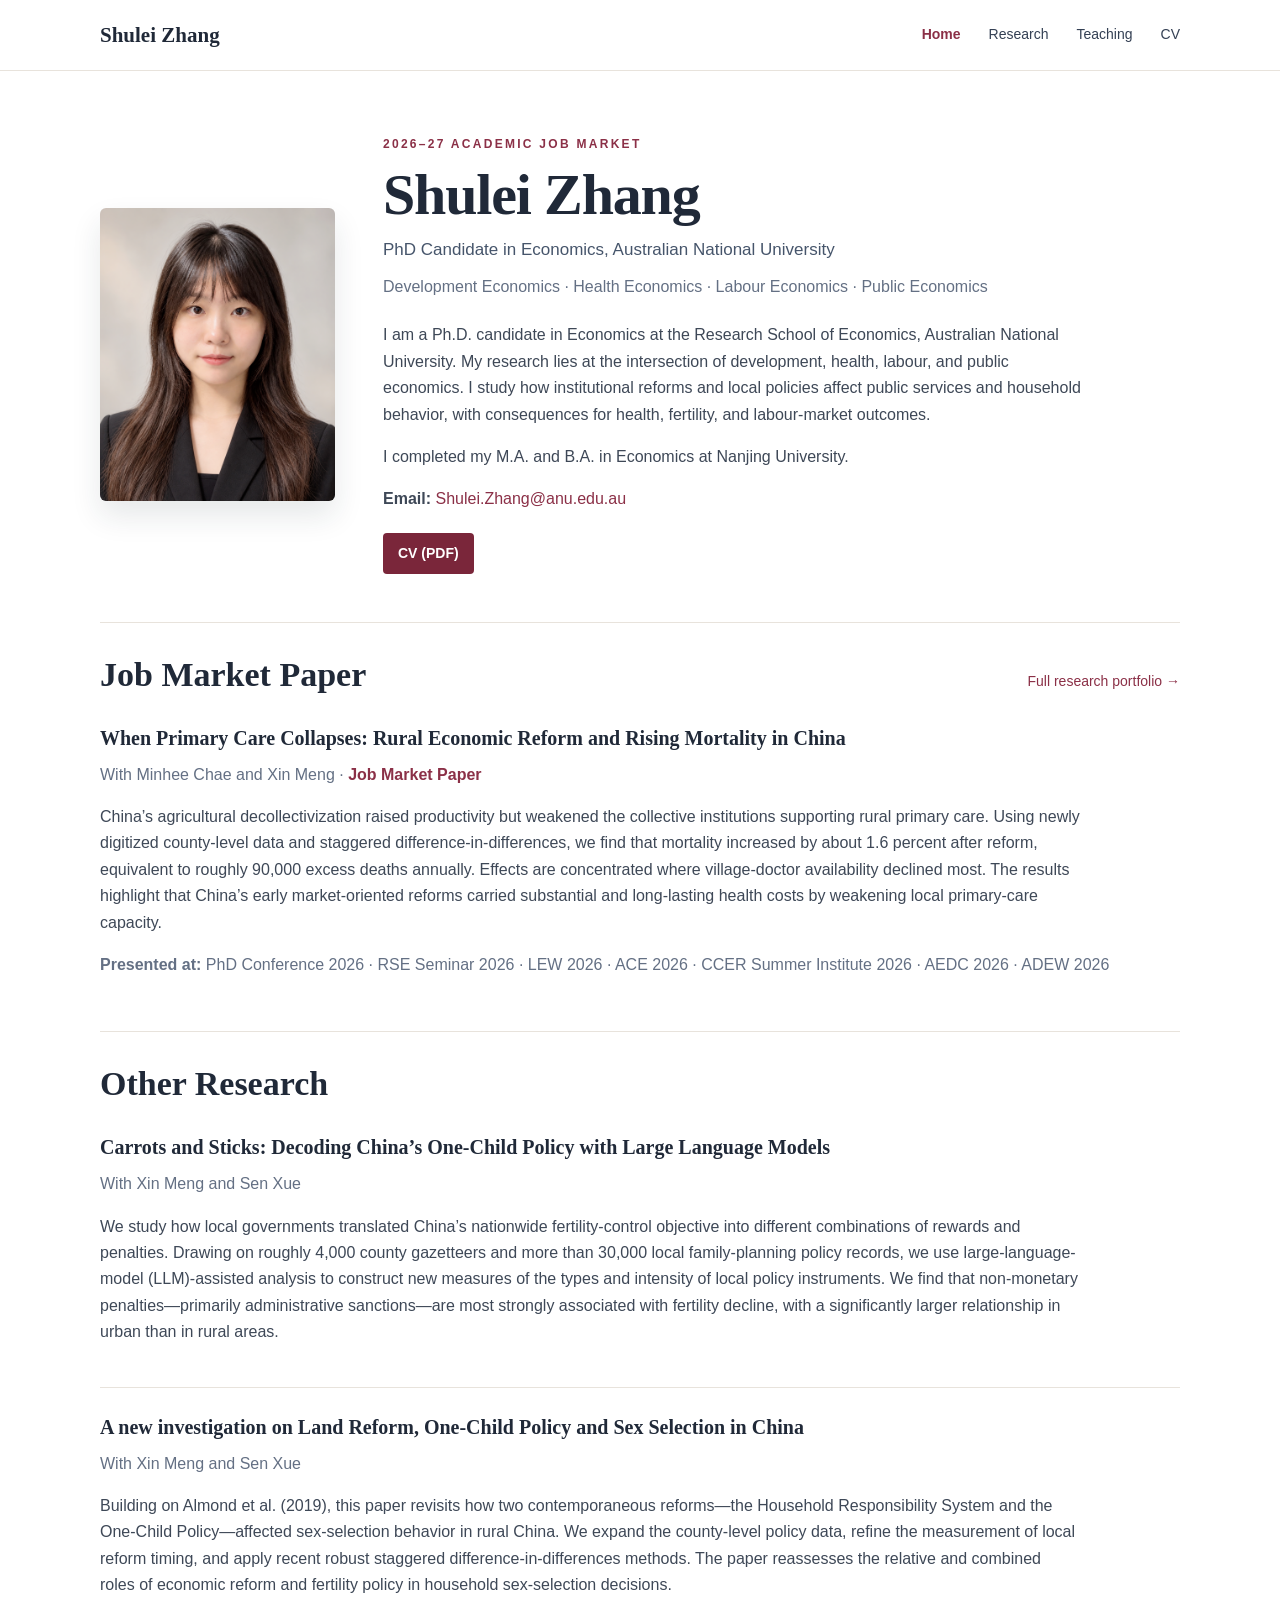
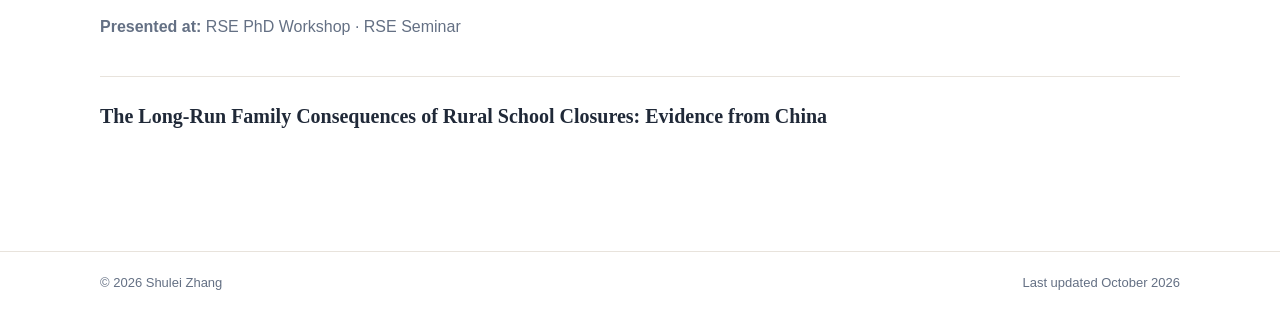
==== commit dfef1988: "Add files via upload" ====
--- a/index.html
+++ b/index.html
@@ -47,7 +47,7 @@
       <div class="paper-title">When Primary Care Collapses: Rural Economic Reform and Rising Mortality in China</div>
       <p class="paper-meta">With Minhee Chae and Xin Meng · <span class="paper-status">Job Market Paper</span></p>
       <p>China’s agricultural decollectivization raised productivity but weakened the collective institutions supporting rural primary care. Using newly digitized county-level data and staggered difference-in-differences, we find that mortality increased by about 1.6 percent after reform, equivalent to roughly 90,000 excess deaths annually. Effects are concentrated where village-doctor availability declined most. The results highlight that China’s early market-oriented reforms carried substantial and long-lasting health costs by weakening local primary-care capacity.</p>
-      <p class="paper-meta"><strong>Presented at:</strong> LEW 2026 · ACE 2026 · CCER Summer Institute 2026 · AEDC 2026 · ADEW 2026</p>
+      <p class="paper-meta"><strong>Presented at:</strong> PhD Conference 2026 · RSE Seminar 2026 · LEW 2026 · ACE 2026 · CCER Summer Institute 2026 · AEDC 2026 · ADEW 2026</p>
     </article>
   </section>
 
